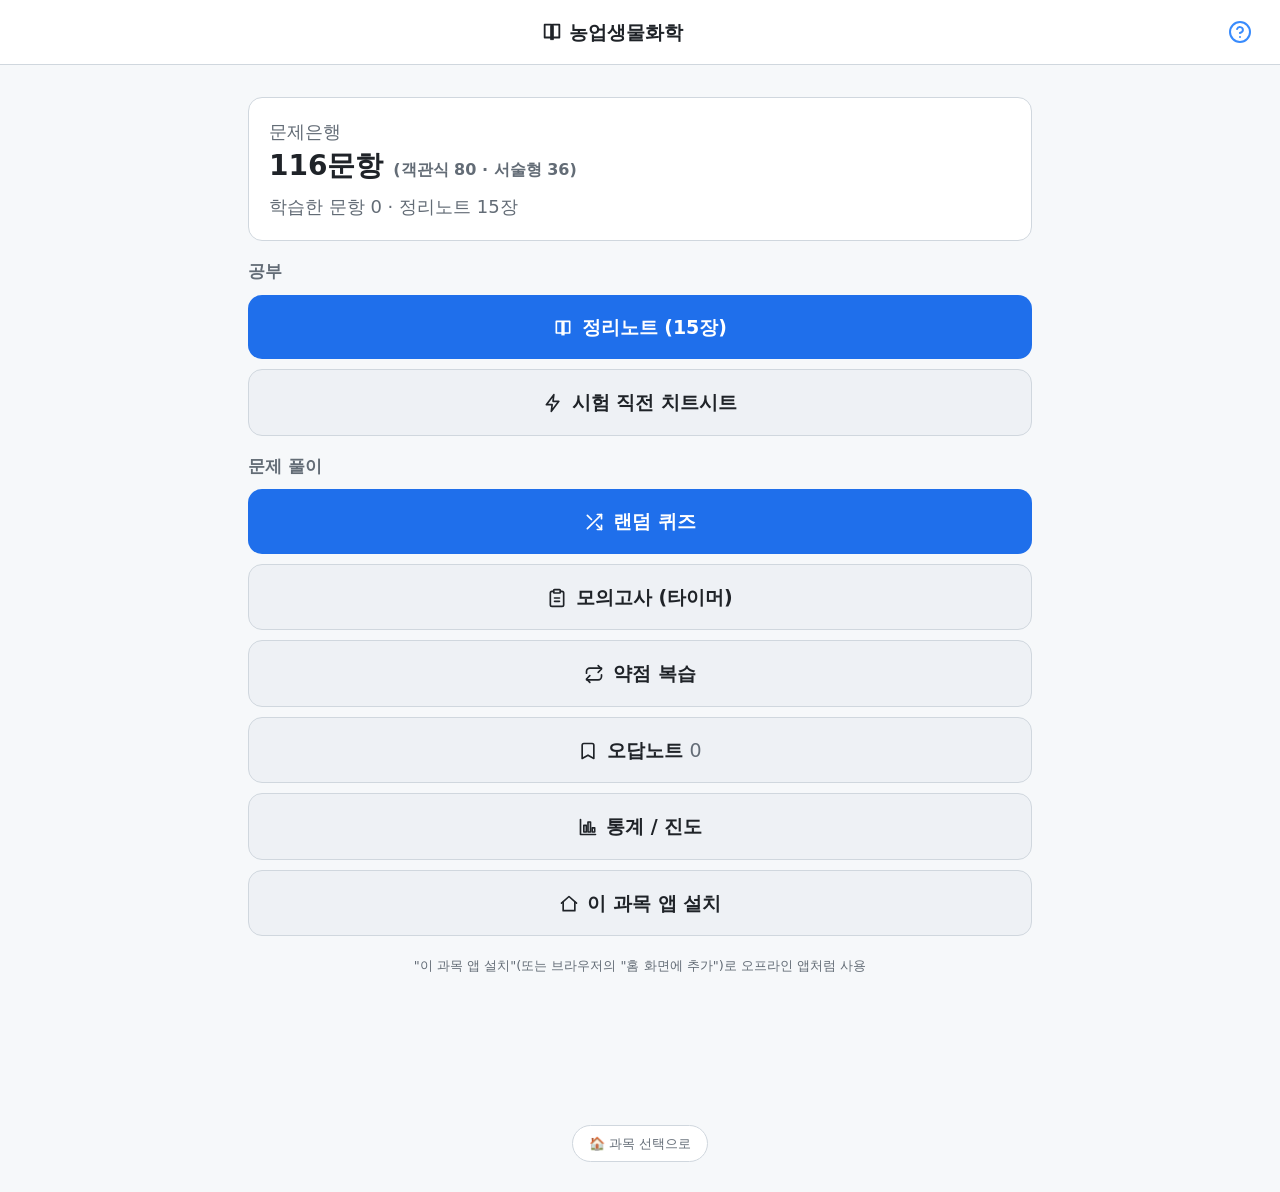
==== agbio.html @ 3e4af414 "홈 런처 추가 + 과목별 PWA 설치 충돌(scope) 해결 - index.html을 과목 선택 런처로 신설, 기존 농생화 앱은 agbio.html로 rename - 각 manif" ====
<!DOCTYPE html>
<html lang="ko">
<head>
<meta charset="utf-8">
<meta name="viewport" content="width=device-width, initial-scale=1, viewport-fit=cover">
<meta name="theme-color" content="#1f6feb">
<title>농업생물화학 퀴즈</title>
<link rel="manifest" href="manifest-agbio.webmanifest">
<link rel="stylesheet" href="style.css">
</head>
<body>
<header id="topbar">
  <button id="homeBtn" class="ghost" hidden>← 홈</button>
  <div id="title">🧪 농업생물화학</div>
  <div id="timer" hidden>00:00</div>
  <button id="helpBtn" class="ghost" title="필수 용어">?</button>
</header>

<main id="app"></main>
<footer class="subjnav"><a href="index.html">🏠 과목 선택으로</a></footer>

<!-- 이 페이지는 농업생물화학 전용 PWA. 런처는 index.html -->
<script src="data/농업생물화학.js"></script>
<script src="app.js"></script>
<script>
if ('serviceWorker' in navigator && location.protocol.startsWith('http')) {
  navigator.serviceWorker.register('sw.js').catch(()=>{});
}
</script>
</body>
</html>
---- style.css ----
:root{
  --bg:#0d1117; --panel:#161b22; --panel2:#1c2230; --border:#30363d;
  --text:#e6edf3; --muted:#9aa7b4; --accent:#1f6feb; --accent2:#388bfd;
  --ok:#2ea043; --okbg:#0f2417; --bad:#f85149; --badbg:#2a1314; --warn:#d29922;
  --radius:14px;
}
@media (prefers-color-scheme: light){
  :root{--bg:#f6f8fa;--panel:#fff;--panel2:#eef1f5;--border:#d0d7de;--text:#1f2328;--muted:#636c76;--okbg:#e6f6ea;--badbg:#ffeef0;}
}
*{box-sizing:border-box;-webkit-tap-highlight-color:transparent}
html,body{margin:0;background:var(--bg);color:var(--text);
  font-family:-apple-system,BlinkMacSystemFont,"Apple SD Gothic Neo","Noto Sans KR",system-ui,sans-serif;
  font-size:18px;line-height:1.5}
#topbar{position:sticky;top:0;z-index:10;display:flex;align-items:center;gap:12px;
  padding:14px 18px;padding-top:max(14px,env(safe-area-inset-top));
  background:var(--panel);border-bottom:1px solid var(--border)}
#title{font-weight:700;font-size:19px;flex:1;text-align:center}
#timer{font-variant-numeric:tabular-nums;font-weight:700;color:var(--warn);font-size:20px}
#app{max-width:820px;margin:0 auto;padding:18px;padding-bottom:120px}

button{font:inherit;cursor:pointer;border:none;border-radius:var(--radius)}
.ghost{background:transparent;color:var(--accent2);padding:8px 10px;font-weight:600}
.btn{display:block;width:100%;background:var(--accent);color:#fff;padding:18px;
  font-size:19px;font-weight:700;margin:10px 0}
.btn.sec{background:var(--panel2);color:var(--text);border:1px solid var(--border)}
.btn:active{transform:scale(.99)}

.card{background:var(--panel);border:1px solid var(--border);border-radius:var(--radius);
  padding:20px;margin:14px 0}
.muted{color:var(--muted)}
.row{display:flex;gap:10px;flex-wrap:wrap}
.pill{padding:6px 12px;border-radius:999px;border:1px solid var(--border);
  background:var(--panel2);font-size:14px;color:var(--muted)}

/* 챕터 선택 그리드 */
.chip-grid{display:grid;grid-template-columns:repeat(auto-fill,minmax(150px,1fr));gap:10px;margin:12px 0}
.chip{padding:13px 12px;border:1px solid var(--border);border-radius:12px;background:var(--panel2);
  color:var(--text);text-align:left;font-size:15px;display:flex;justify-content:space-between;align-items:center}
.chip.on{background:var(--accent);color:#fff;border-color:var(--accent)}
.chip small{opacity:.8;font-size:12px}

/* 설정 */
.seg{display:flex;gap:8px;flex-wrap:wrap;margin:8px 0 16px}
.seg button{flex:1;min-width:70px;padding:12px;border:1px solid var(--border);background:var(--panel2);color:var(--text);font-weight:600}
.seg button.on{background:var(--accent);color:#fff;border-color:var(--accent)}

/* 문제 */
.qmeta{display:flex;justify-content:space-between;align-items:center;margin-bottom:6px}
.qnum{font-weight:700;color:var(--accent2)}
.qsrc{font-size:13px;color:var(--muted)}
.qtext{font-size:21px;font-weight:600;margin:6px 0 18px;line-height:1.55}
.opt{display:flex;gap:12px;align-items:flex-start;width:100%;text-align:left;
  background:var(--panel2);border:1px solid var(--border);color:var(--text);
  padding:16px;margin:9px 0;font-size:17px}
.opt .num{font-weight:700;color:var(--muted);flex-shrink:0}
.opt.sel{border-color:var(--accent);background:var(--panel2)}
.opt.correct{background:var(--okbg);border-color:var(--ok)}
.opt.wrong{background:var(--badbg);border-color:var(--bad)}
.opt:disabled{cursor:default;opacity:1}
.expl{background:var(--panel2);border-left:4px solid var(--accent);padding:14px 16px;
  border-radius:8px;margin-top:14px;font-size:16px;color:var(--text)}
.expl.short{border-color:var(--warn)}

/* 하단 고정 바 */
.fixedbar{position:fixed;left:0;right:0;bottom:0;background:var(--panel);
  border-top:1px solid var(--border);padding:12px 18px;
  padding-bottom:max(12px,env(safe-area-inset-bottom));
  display:flex;gap:10px;align-items:center;max-width:820px;margin:0 auto}
.fixedbar .btn{margin:0;flex:1}
.progress{flex:1;height:8px;background:var(--panel2);border-radius:99px;overflow:hidden}
.progress>i{display:block;height:100%;background:var(--accent);width:0}

/* 결과 */
.score{font-size:48px;font-weight:800;text-align:center;margin:6px 0}
.score small{font-size:20px;color:var(--muted);font-weight:600}
.bar{display:flex;align-items:center;gap:10px;margin:7px 0}
.bar .lbl{width:120px;font-size:14px}
.bar .track{flex:1;height:14px;background:var(--panel2);border-radius:99px;overflow:hidden}
.bar .track>i{display:block;height:100%}
.grade-good{color:var(--ok)} .grade-bad{color:var(--bad)}

/* OMR 그리드(모의고사 네비) */
.omr{display:grid;grid-template-columns:repeat(auto-fill,minmax(44px,1fr));gap:7px;margin:10px 0}
.omr button{aspect-ratio:1;border:1px solid var(--border);background:var(--panel2);color:var(--muted);font-size:14px;font-weight:600;border-radius:10px}
.omr button.done{background:var(--accent);color:#fff;border-color:var(--accent)}
.omr button.cur{outline:3px solid var(--warn)}
h2{font-size:22px;margin:4px 0 10px}
h3{font-size:17px;margin:18px 0 6px;color:var(--muted)}
a{color:var(--accent2)}

/* 정리노트/치트시트 마크다운 본문 */
.mdbody{font-size:16px;line-height:1.65;overflow-wrap:break-word}
.mdbody h1{font-size:23px;margin:2px 0 12px;border-bottom:2px solid var(--border);padding-bottom:8px}
.mdbody h2{font-size:20px;margin:22px 0 8px;color:var(--accent2)}
.mdbody h3{font-size:17px;margin:16px 0 6px;color:var(--text)}
.mdbody p{margin:8px 0}
.mdbody ul,.mdbody ol{margin:8px 0;padding-left:22px}
.mdbody li{margin:4px 0}
.mdbody strong{color:var(--text);font-weight:700}
.mdbody code{background:var(--panel2);padding:2px 6px;border-radius:6px;font-size:14px}
.mdbody blockquote{margin:10px 0;padding:10px 14px;background:var(--panel2);
  border-left:4px solid var(--warn);border-radius:8px;color:var(--text)}
.mdbody blockquote p{margin:4px 0}
.mdbody a[href^="#note:"]{color:var(--accent2);text-decoration:underline;cursor:pointer}
.mdbody table{border-collapse:collapse;width:100%;margin:12px 0;font-size:14px;display:block;overflow-x:auto}
.mdbody th,.mdbody td{border:1px solid var(--border);padding:8px 10px;text-align:left;vertical-align:top}
.mdbody th{background:var(--panel2);font-weight:700;white-space:nowrap}
.mdbody hr{border:none;border-top:1px solid var(--border);margin:18px 0}

/* 아이콘 */
.ic{vertical-align:-4px;flex-shrink:0}
.btn .ic{vertical-align:-4px;margin-right:2px}
#topbar .ic{vertical-align:-4px}

/* 가리기(능동 회상) 모드: 굵은 핵심어를 가렸다가 탭하면 보임 */
.mdbody.mask strong{background:var(--muted);color:transparent;border-radius:5px;
  cursor:pointer;padding:0 3px;transition:background .12s, color .12s;user-select:none}
.mdbody.mask strong::selection{background:transparent}
.mdbody.mask strong.show{background:rgba(127,127,127,.14);color:var(--text)}

/* 도움말(용어) 모달 */
#helpBtn{font-size:20px;font-weight:700;padding:6px 10px;line-height:1}
.modal{position:fixed;inset:0;background:rgba(0,0,0,.55);z-index:50;display:flex;
  align-items:flex-start;justify-content:center;padding:20px;overflow:auto}
.modal-box{background:var(--panel);border:1px solid var(--border);border-radius:var(--radius);
  max-width:780px;width:100%;margin:auto;padding:20px;position:relative}
.modal-x{position:absolute;top:10px;right:10px;background:var(--panel2);color:var(--text);
  border:1px solid var(--border);border-radius:10px;padding:6px}
.seg #exrow button small,.seg button small{display:block}

/* 빈칸(단답) 입력 모드 */
.blankrow{display:flex;gap:10px;margin-bottom:10px}
.blankin{flex:1;min-width:0;background:var(--panel2);color:var(--text);
  border:1.5px solid var(--border);border-radius:12px;padding:16px;font-size:18px;outline:none}
.blankin:focus{border-color:var(--accent)}
.blankin:disabled{opacity:.8}
.blankrow .btn{margin:0}

/* 과목 간 이동 링크(과목별 PWA) */
.subjnav{text-align:center;padding:16px 0 30px}
.subjnav a{display:inline-block;color:var(--muted);font-size:13px;text-decoration:none;
  border:1px solid var(--border);padding:8px 16px;border-radius:20px;background:var(--panel)}
.subjnav a:active{background:var(--panel2)}

/* 시각 암기(인라인 SVG 다이어그램) */
.mdbody svg{display:block;width:100%;max-width:460px;height:auto;margin:12px auto;
  background:var(--panel2);border:1px solid var(--border);border-radius:12px;padding:6px}
.mdbody svg text{font-family:-apple-system,sans-serif}
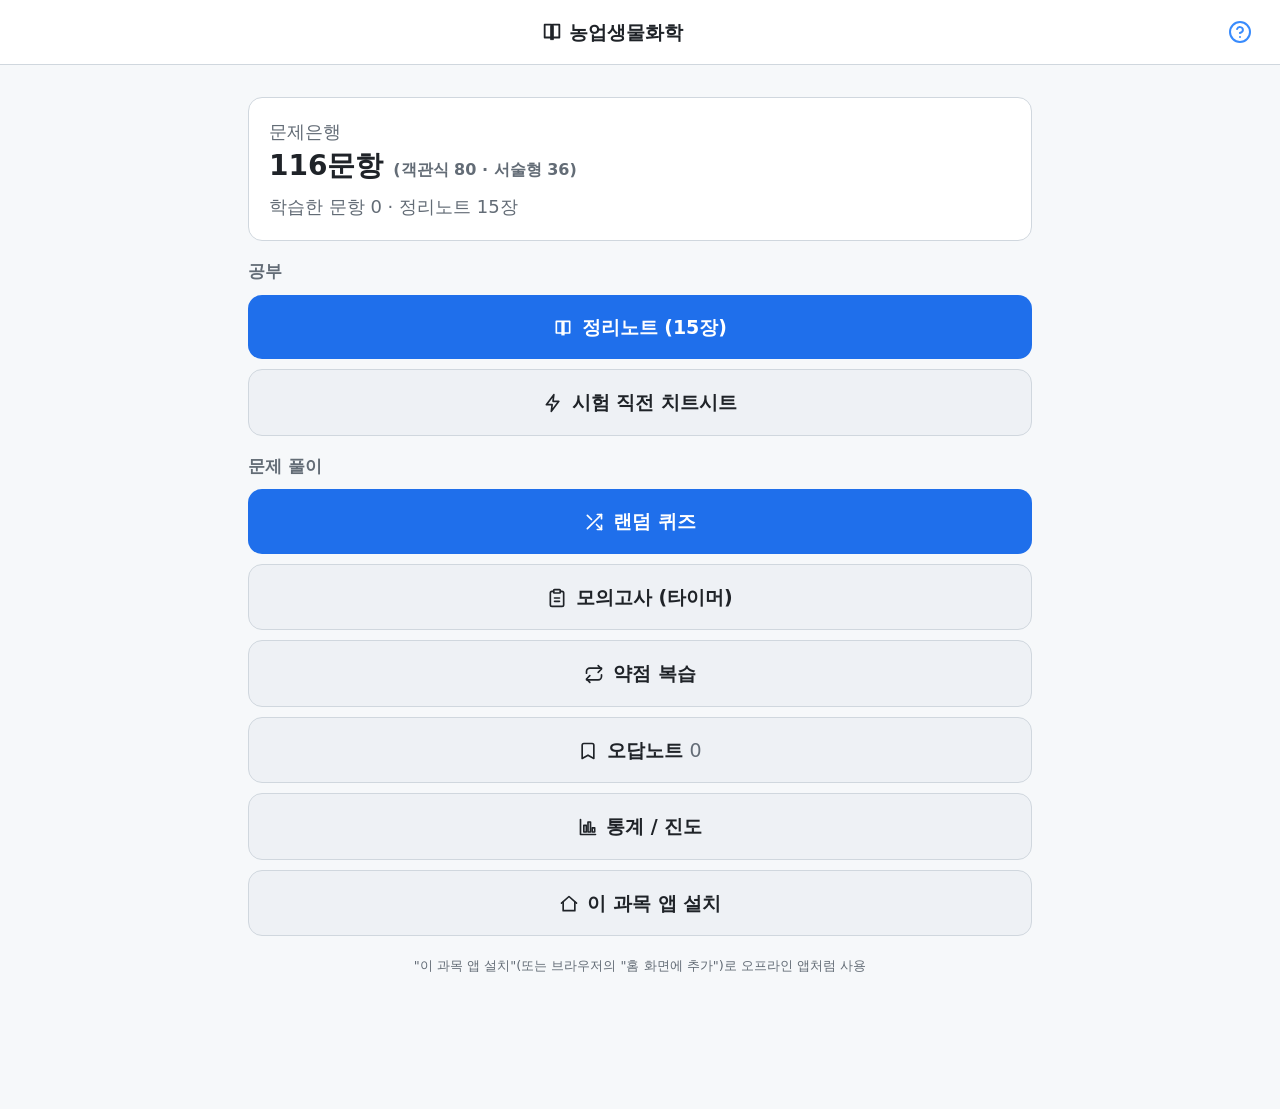
==== commit dd519ad9: "과목 페이지 하단 '과목 선택으로' 링크 제거 (독립 앱 경계 유지) 각 과목은 별개 PWA라 다른 과목/런처로 이어지면 standalone 창을 벗어남. subjnav 푸터 삭제" ====
--- a/agbio.html
+++ b/agbio.html
@@ -17,9 +17,8 @@
 </header>
 
 <main id="app"></main>
-<footer class="subjnav"><a href="index.html">🏠 과목 선택으로</a></footer>
 
-<!-- 이 페이지는 농업생물화학 전용 PWA. 런처는 index.html -->
+<!-- 이 페이지는 농업생물화학 전용 PWA(독립 앱). 런처(index.html)로의 링크는 두지 않는다 -->
 <script src="data/농업생물화학.js"></script>
 <script src="app.js"></script>
 <script>
